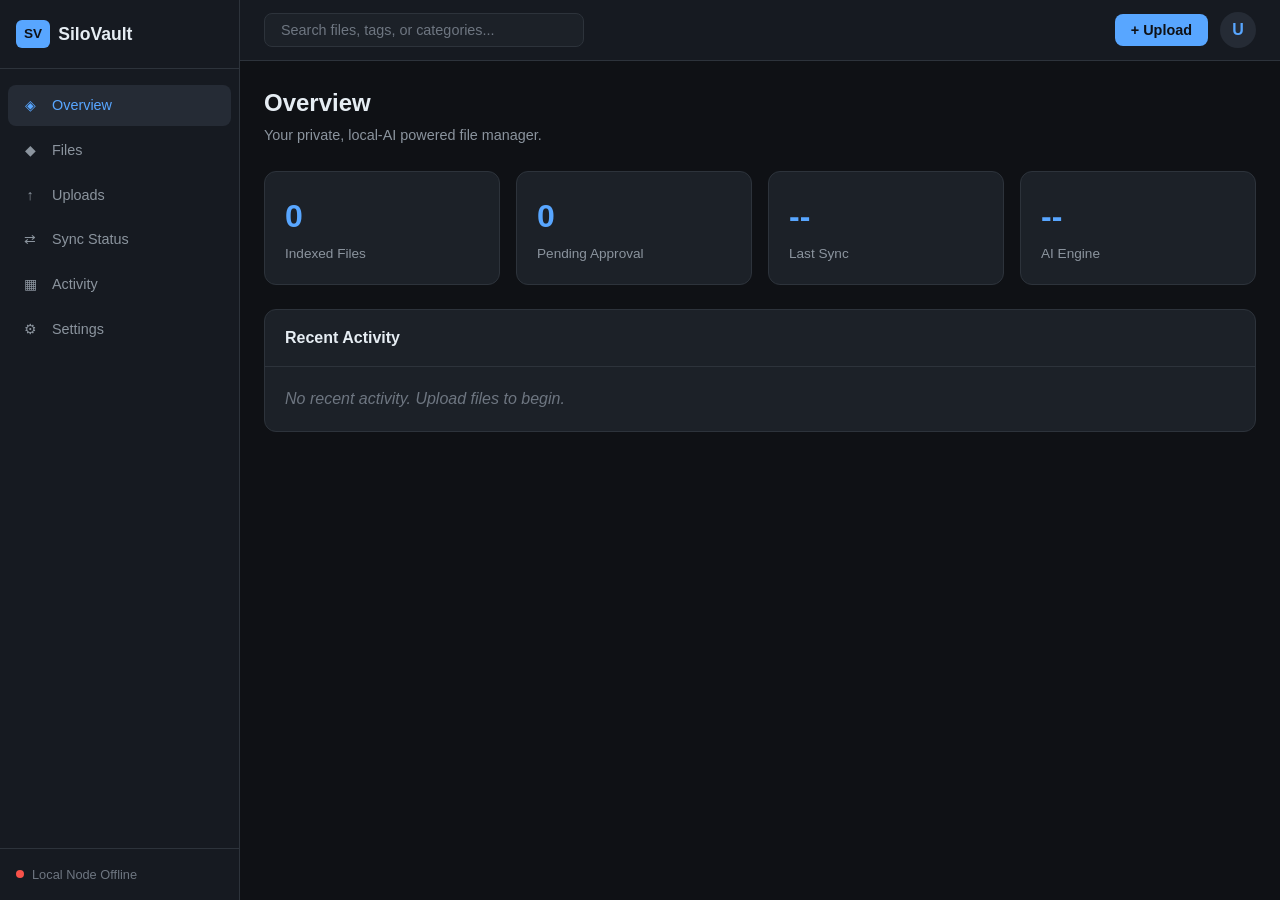
==== frontend/index.html @ 48350bb8 "Initial commit" ====
<!DOCTYPE html>
<html lang="en">
<head>
    <meta charset="UTF-8">
    <meta name="viewport" content="width=device-width, initial-scale=1.0">
    <title>SiloVault</title>
    <link rel="stylesheet" href="css/style.css">
    <link rel="manifest" href="manifest.json">
</head>
<body>
    <div class="app-layout">
        <!-- Sidebar Navigation -->
        <aside class="sidebar">
            <div class="sidebar-header">
                <div class="logo">
                    <span class="logo-mark">SV</span>
                    <span class="logo-text">SiloVault</span>
                </div>
            </div>
            <nav class="nav-menu">
                <a href="#dashboard" class="nav-item active" data-view="dashboard">
                    <span class="nav-icon">◈</span> Overview
                </a>
                <a href="#files" class="nav-item" data-view="files">
                    <span class="nav-icon">◆</span> Files
                </a>
                <a href="#uploads" class="nav-item" data-view="uploads">
                    <span class="nav-icon">↑</span> Uploads
                </a>
                <a href="#sync" class="nav-item" data-view="sync">
                    <span class="nav-icon">⇄</span> Sync Status
                </a>
                <a href="#activity" class="nav-item" data-view="activity">
                    <span class="nav-icon">▦</span> Activity
                </a>
                <a href="#settings" class="nav-item" data-view="settings">
                    <span class="nav-icon">⚙</span> Settings
                </a>
            </nav>
            <div class="sidebar-footer">
                <span class="status-dot offline"></span>
                <span class="status-text">Local Node Offline</span>
            </div>
        </aside>

        <!-- Main Content -->
        <main class="main-content">
            <header class="topbar">
                <div class="search-box">
                    <input type="text" placeholder="Search files, tags, or categories..." id="search-input">
                </div>
                <div class="topbar-actions">
                    <button class="btn-primary" id="upload-btn">+ Upload</button>
                    <div class="user-avatar" title="Local User">U</div>
                </div>
            </header>

            <section class="view-container" id="view-container">
                <!-- Dashboard Overview -->
                <div class="view active" id="view-dashboard">
                    <h1 class="view-title">Overview</h1>
                    <p class="view-subtitle">Your private, local-AI powered file manager.</p>

                    <div class="stat-grid">
                        <div class="stat-card">
                            <div class="stat-value" id="stat-files">0</div>
                            <div class="stat-label">Indexed Files</div>
                        </div>
                        <div class="stat-card">
                            <div class="stat-value" id="stat-pending">0</div>
                            <div class="stat-label">Pending Approval</div>
                        </div>
                        <div class="stat-card">
                            <div class="stat-value" id="stat-sync">--</div>
                            <div class="stat-label">Last Sync</div>
                        </div>
                        <div class="stat-card">
                            <div class="stat-value" id="stat-ai">--</div>
                            <div class="stat-label">AI Engine</div>
                        </div>
                    </div>

                    <div class="panel">
                        <div class="panel-header">
                            <h2>Recent Activity</h2>
                        </div>
                        <div class="panel-body" id="recent-activity">
                            <p class="placeholder-text">No recent activity. Upload files to begin.</p>
                        </div>
                    </div>
                </div>

                <!-- Files View -->
                <div class="view" id="view-files">
                    <h1 class="view-title">Files</h1>
                    <p class="view-subtitle">Browse and manage your indexed files.</p>
                    <div class="panel">
                        <div class="panel-body" id="file-list">
                            <p class="placeholder-text">File indexing is not yet initialized.</p>
                        </div>
                    </div>
                </div>

                <!-- Uploads View -->
                <div class="view" id="view-uploads">
                    <h1 class="view-title">Uploads</h1>
                    <p class="view-subtitle">Upload photos, videos, and documents.</p>
                    <div class="upload-zone" id="upload-zone">
                        <div class="upload-icon">↑</div>
                        <p>Drag and drop files here</p>
                        <p class="upload-hint">or click to select files from your device</p>
                        <input type="file" id="file-input" multiple hidden>
                    </div>
                    <div class="upload-queue" id="upload-queue">
                        <p class="placeholder-text">No active uploads.</p>
                    </div>
                </div>

                <!-- Sync View -->
                <div class="view" id="view-sync">
                    <h1 class="view-title">Synchronization</h1>
                    <p class="view-subtitle">Monitor cloud inbox sync and processing states.</p>
                    <div class="panel">
                        <div class="panel-body" id="sync-status">
                            <p class="placeholder-text">Sync service has not started.</p>
                        </div>
                    </div>
                </div>

                <!-- Activity View -->
                <div class="view" id="view-activity">
                    <h1 class="view-title">Activity History</h1>
                    <p class="view-subtitle">Review file operations and audit logs.</p>
                    <div class="panel">
                        <div class="panel-body" id="activity-log">
                            <p class="placeholder-text">No activity records yet.</p>
                        </div>
                    </div>
                </div>

                <!-- Settings View -->
                <div class="view" id="view-settings">
                    <h1 class="view-title">Settings</h1>
                    <p class="view-subtitle">Configure local backend and cloud integrations.</p>
                    <div class="panel">
                        <div class="panel-body">
                            <p class="placeholder-text">Settings panel is not yet implemented.</p>
                        </div>
                    </div>
                </div>
            </section>
        </main>
    </div>

    <script type="module" src="js/app.js"></script>
</body>
</html>
---- frontend/css/style.css ----
/* SiloVault — Dark-first dashboard styles */

:root {
    --bg-primary: #0f1115;
    --bg-secondary: #161a21;
    --bg-card: #1c2128;
    --bg-hover: #252b35;
    --border: #2d333b;
    --text-primary: #e6edf3;
    --text-secondary: #8b949e;
    --text-muted: #6e7681;
    --accent: #58a6ff;
    --accent-hover: #79b8ff;
    --success: #3fb950;
    --warning: #d29922;
    --danger: #f85149;
    --sidebar-width: 240px;
}

* {
    margin: 0;
    padding: 0;
    box-sizing: border-box;
}

body {
    font-family: -apple-system, BlinkMacSystemFont, "Segoe UI", Roboto, sans-serif;
    background-color: var(--bg-primary);
    color: var(--text-primary);
    line-height: 1.5;
}

/* Layout */
.app-layout {
    display: flex;
    min-height: 100vh;
}

/* Sidebar */
.sidebar {
    width: var(--sidebar-width);
    background-color: var(--bg-secondary);
    border-right: 1px solid var(--border);
    display: flex;
    flex-direction: column;
    position: fixed;
    top: 0;
    left: 0;
    bottom: 0;
    z-index: 100;
}

.sidebar-header {
    padding: 1.25rem 1rem;
    border-bottom: 1px solid var(--border);
}

.logo {
    display: flex;
    align-items: center;
    gap: 0.5rem;
}

.logo-mark {
    background: var(--accent);
    color: var(--bg-primary);
    font-weight: 700;
    font-size: 0.85rem;
    padding: 0.25rem 0.5rem;
    border-radius: 6px;
}

.logo-text {
    font-size: 1.1rem;
    font-weight: 600;
}

.nav-menu {
    flex: 1;
    padding: 1rem 0.5rem;
    display: flex;
    flex-direction: column;
    gap: 0.25rem;
}

.nav-item {
    display: flex;
    align-items: center;
    gap: 0.75rem;
    padding: 0.6rem 0.75rem;
    border-radius: 8px;
    color: var(--text-secondary);
    text-decoration: none;
    font-size: 0.9rem;
    transition: background 0.15s, color 0.15s;
}

.nav-item:hover {
    background-color: var(--bg-hover);
    color: var(--text-primary);
}

.nav-item.active {
    background-color: var(--bg-hover);
    color: var(--accent);
    font-weight: 500;
}

.nav-icon {
    width: 1.25rem;
    text-align: center;
}

.sidebar-footer {
    padding: 1rem;
    border-top: 1px solid var(--border);
    display: flex;
    align-items: center;
    gap: 0.5rem;
    font-size: 0.8rem;
    color: var(--text-muted);
}

.status-dot {
    width: 8px;
    height: 8px;
    border-radius: 50%;
}

.status-dot.offline {
    background-color: var(--danger);
}

.status-dot.online {
    background-color: var(--success);
}

/* Main content */
.main-content {
    flex: 1;
    margin-left: var(--sidebar-width);
    display: flex;
    flex-direction: column;
}

/* Topbar */
.topbar {
    display: flex;
    align-items: center;
    justify-content: space-between;
    padding: 0.75rem 1.5rem;
    border-bottom: 1px solid var(--border);
    background-color: var(--bg-secondary);
    position: sticky;
    top: 0;
    z-index: 50;
}

.search-box input {
    background-color: var(--bg-card);
    border: 1px solid var(--border);
    border-radius: 8px;
    padding: 0.5rem 1rem;
    color: var(--text-primary);
    width: 320px;
    font-size: 0.9rem;
}

.search-box input::placeholder {
    color: var(--text-muted);
}

.search-box input:focus {
    outline: none;
    border-color: var(--accent);
}

.topbar-actions {
    display: flex;
    align-items: center;
    gap: 0.75rem;
}

.btn-primary {
    background-color: var(--accent);
    color: var(--bg-primary);
    border: none;
    border-radius: 8px;
    padding: 0.5rem 1rem;
    font-size: 0.9rem;
    font-weight: 600;
    cursor: pointer;
    transition: background 0.15s;
}

.btn-primary:hover {
    background-color: var(--accent-hover);
}

.user-avatar {
    width: 36px;
    height: 36px;
    border-radius: 50%;
    background-color: var(--bg-hover);
    display: flex;
    align-items: center;
    justify-content: center;
    font-weight: 600;
    color: var(--accent);
}

/* View container */
.view-container {
    flex: 1;
    padding: 1.5rem;
    overflow-y: auto;
}

.view {
    display: none;
}

.view.active {
    display: block;
}

.view-title {
    font-size: 1.5rem;
    font-weight: 700;
    margin-bottom: 0.25rem;
}

.view-subtitle {
    color: var(--text-secondary);
    margin-bottom: 1.5rem;
    font-size: 0.9rem;
}

/* Stat cards */
.stat-grid {
    display: grid;
    grid-template-columns: repeat(auto-fit, minmax(200px, 1fr));
    gap: 1rem;
    margin-bottom: 1.5rem;
}

.stat-card {
    background-color: var(--bg-card);
    border: 1px solid var(--border);
    border-radius: 12px;
    padding: 1.25rem;
}

.stat-value {
    font-size: 2rem;
    font-weight: 700;
    color: var(--accent);
    margin-bottom: 0.25rem;
}

.stat-label {
    font-size: 0.85rem;
    color: var(--text-secondary);
}

/* Panels */
.panel {
    background-color: var(--bg-card);
    border: 1px solid var(--border);
    border-radius: 12px;
    margin-bottom: 1rem;
}

.panel-header {
    padding: 1rem 1.25rem;
    border-bottom: 1px solid var(--border);
}

.panel-header h2 {
    font-size: 1rem;
    font-weight: 600;
}

.panel-body {
    padding: 1.25rem;
}

.placeholder-text {
    color: var(--text-muted);
    font-style: italic;
}

/* Upload zone */
.upload-zone {
    border: 2px dashed var(--border);
    border-radius: 12px;
    padding: 3rem 1rem;
    text-align: center;
    cursor: pointer;
    transition: border-color 0.2s, background 0.2s;
    margin-bottom: 1rem;
}

.upload-zone:hover {
    border-color: var(--accent);
    background-color: var(--bg-card);
}

.upload-icon {
    font-size: 2.5rem;
    color: var(--accent);
    margin-bottom: 0.5rem;
}

.upload-hint {
    font-size: 0.85rem;
    color: var(--text-muted);
    margin-top: 0.5rem;
}

.upload-queue {
    background-color: var(--bg-card);
    border: 1px solid var(--border);
    border-radius: 12px;
    padding: 1.25rem;
}

/* File rows */
.file-row {
    display: flex;
    justify-content: space-between;
    align-items: center;
    padding: 0.75rem 0.5rem;
    border-bottom: 1px solid var(--border);
}

.file-row:last-child {
    border-bottom: none;
}

.file-row .file-name {
    font-weight: 500;
}

.file-row .file-meta {
    color: var(--text-secondary);
    font-size: 0.85rem;
}

/* Upload queue entries */
.queue-entry {
    display: flex;
    align-items: center;
    gap: 0.75rem;
    padding: 0.6rem 0.25rem;
    border-bottom: 1px solid var(--border);
}

.queue-entry:last-child {
    border-bottom: none;
}

.queue-entry .file-name {
    flex: 1;
}

.file-size {
    color: var(--text-secondary);
    font-size: 0.8rem;
}

.queue-status {
    font-size: 0.75rem;
    padding: 0.15rem 0.5rem;
    border-radius: 999px;
}

.queue-status.pending {
    color: var(--warning);
    background: rgba(210, 153, 34, 0.15);
}

/* Responsive */
@media (max-width: 768px) {
    .sidebar {
        width: 100%;
        height: auto;
        position: relative;
        flex-direction: row;
        align-items: center;
        overflow-x: auto;
    }

    .sidebar-header {
        border-bottom: none;
        border-right: 1px solid var(--border);
        padding: 0.75rem;
    }

    .nav-menu {
        flex-direction: row;
        padding: 0.5rem;
    }

    .nav-item {
        white-space: nowrap;
    }

    .sidebar-footer {
        display: none;
    }

    .main-content {
        margin-left: 0;
    }

    .topbar {
        flex-wrap: wrap;
        gap: 0.5rem;
    }

    .search-box input {
        width: 100%;
    }
}
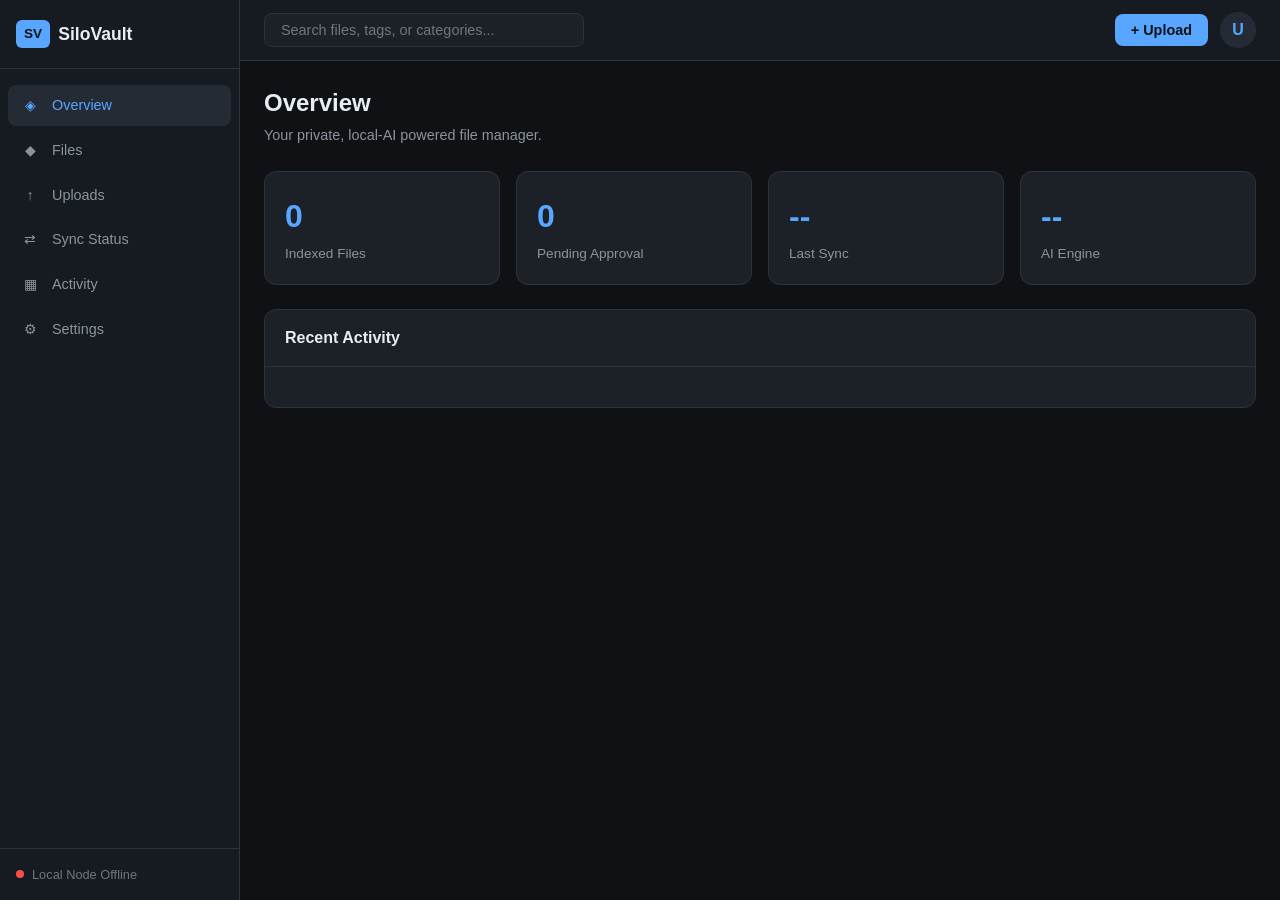
==== commit cd98fa7d: "SiloVault — Phase 1 Update: Activity History & Dashboard Improvements Extended the local storage fou" ====
--- a/frontend/index.html
+++ b/frontend/index.html
@@ -4,6 +4,7 @@
     <meta charset="UTF-8">
     <meta name="viewport" content="width=device-width, initial-scale=1.0">
     <title>SiloVault</title>
+    <meta name="sv-cache-version" content="2">
     <link rel="stylesheet" href="css/style.css">
     <link rel="manifest" href="manifest.json">
 </head>
--- a/frontend/css/style.css
+++ b/frontend/css/style.css
@@ -345,6 +345,116 @@
 .file-row .file-meta {
     color: var(--text-secondary);
     font-size: 0.85rem;
+    display: flex;
+    align-items: center;
+    gap: 0.5rem;
+}
+
+.file-info {
+    display: flex;
+    flex-direction: column;
+    gap: 0.2rem;
+    min-width: 0;
+}
+
+.file-subinfo {
+    color: var(--text-muted);
+    font-size: 0.78rem;
+    white-space: nowrap;
+    overflow: hidden;
+    text-overflow: ellipsis;
+}
+
+/* Sync-state badges */
+.sync-badge {
+    display: inline-block;
+    font-size: 0.72rem;
+    font-weight: 600;
+    letter-spacing: 0.03em;
+    text-transform: uppercase;
+    padding: 0.2rem 0.55rem;
+    border-radius: 999px;
+    white-space: nowrap;
+    flex-shrink: 0;
+    margin-left: 0.75rem;
+}
+
+.sync-completed {
+    color: var(--success);
+    background: rgba(63, 185, 80, 0.12);
+    border: 1px solid rgba(63, 185, 80, 0.3);
+}
+
+.sync-failed {
+    color: var(--danger);
+    background: rgba(248, 81, 73, 0.12);
+    border: 1px solid rgba(248, 81, 73, 0.3);
+}
+
+.sync-pending {
+    color: var(--warning);
+    background: rgba(210, 153, 34, 0.12);
+    border: 1px solid rgba(210, 153, 34, 0.3);
+}
+
+/* Download action button */
+.btn-download {
+    display: inline-flex;
+    align-items: center;
+    gap: 0.3rem;
+    font-size: 0.75rem;
+    font-weight: 600;
+    padding: 0.2rem 0.6rem;
+    border-radius: 6px;
+    border: 1px solid var(--accent);
+    background: transparent;
+    color: var(--accent);
+    cursor: pointer;
+    transition: background 0.15s, color 0.15s;
+    white-space: nowrap;
+}
+
+.btn-download:hover {
+    background: var(--accent);
+    color: var(--bg-primary);
+}
+
+.btn-download:disabled {
+    opacity: 0.6;
+    cursor: not-allowed;
+}
+
+.btn-download-error {
+    border-color: var(--danger);
+    color: var(--danger);
+}
+
+/* Delete action button */
+.btn-delete {
+    display: inline-flex;
+    align-items: center;
+    gap: 0.3rem;
+    font-size: 0.75rem;
+    font-weight: 600;
+    padding: 0.2rem 0.6rem;
+    border-radius: 6px;
+    border: 1px solid var(--danger);
+    background: transparent;
+    color: var(--danger);
+    cursor: pointer;
+    transition: background 0.15s, color 0.15s;
+    white-space: nowrap;
+    margin-left: 0.4rem;
+}
+
+.btn-delete:hover {
+    background: var(--danger);
+    color: var(--bg-primary);
+}
+
+.btn-delete:disabled {
+    opacity: 0.6;
+    cursor: not-allowed;
 }
 
 /* Upload queue entries */
@@ -378,6 +488,128 @@
 .queue-status.pending {
     color: var(--warning);
     background: rgba(210, 153, 34, 0.15);
+}
+
+.queue-status.uploading {
+    color: var(--accent);
+    background: rgba(88, 166, 255, 0.12);
+    animation: pulse 1.2s ease-in-out infinite;
+}
+
+.queue-status.success {
+    color: var(--success);
+    background: rgba(63, 185, 80, 0.12);
+}
+
+.queue-status.failed {
+    color: var(--danger);
+    background: rgba(248, 81, 73, 0.12);
+}
+
+@keyframes pulse {
+    0%, 100% { opacity: 1; }
+    50% { opacity: 0.5; }
+}
+
+/* Activity History View */
+.activity-list {
+    display: flex;
+    flex-direction: column;
+    gap: 0.5rem;
+}
+
+.activity-item {
+    display: flex;
+    align-items: flex-start;
+    gap: 0.75rem;
+    padding: 0.75rem 1rem;
+    background-color: var(--bg-card);
+    border: 1px solid var(--border);
+    border-radius: 8px;
+}
+
+.activity-icon {
+    width: 32px;
+    height: 32px;
+    border-radius: 50%;
+    display: flex;
+    align-items: center;
+    justify-content: center;
+    font-size: 1rem;
+    font-weight: bold;
+    flex-shrink: 0;
+    margin-top: 0.125rem;
+}
+
+.action-UPLOAD {
+    background: rgba(63, 185, 80, 0.15);
+    color: var(--success);
+    border: 1px solid rgba(63, 185, 80, 0.3);
+}
+
+.action-DOWNLOAD {
+    background: rgba(88, 166, 255, 0.15);
+    color: var(--accent);
+    border: 1px solid rgba(88, 166, 255, 0.3);
+}
+
+.action-DELETE {
+    background: rgba(248, 81, 73, 0.15);
+    color: var(--danger);
+    border: 1px solid rgba(248, 81, 73, 0.3);
+}
+
+.activity-info {
+    flex: 1;
+    min-width: 0;
+}
+
+.activity-main {
+    font-weight: 500;
+    font-size: 0.95rem;
+    color: var(--text-primary);
+}
+
+.activity-sub {
+    font-size: 0.8rem;
+    color: var(--text-secondary);
+    margin-top: 0.25rem;
+}
+
+.activity-time {
+    font-size: 0.78rem;
+    color: var(--text-muted);
+    white-space: nowrap;
+    text-align: right;
+    flex-shrink: 0;
+}
+
+.btn-load-more {
+    display: inline-flex;
+    align-items: center;
+    justify-content: center;
+    gap: 0.3rem;
+    font-size: 0.85rem;
+    font-weight: 500;
+    padding: 0.5rem 1rem;
+    border-radius: 6px;
+    border: 1px solid var(--border);
+    background: var(--bg-card);
+    color: var(--text-secondary);
+    cursor: pointer;
+    transition: background 0.15s, color 0.15s;
+    margin-top: 0.5rem;
+}
+
+.btn-load-more:hover:not(:disabled) {
+    background: var(--bg-hover);
+    color: var(--text-primary);
+    border-color: var(--accent);
+}
+
+.btn-load-more:disabled {
+    opacity: 0.6;
+    cursor: not-allowed;
 }
 
 /* Responsive */
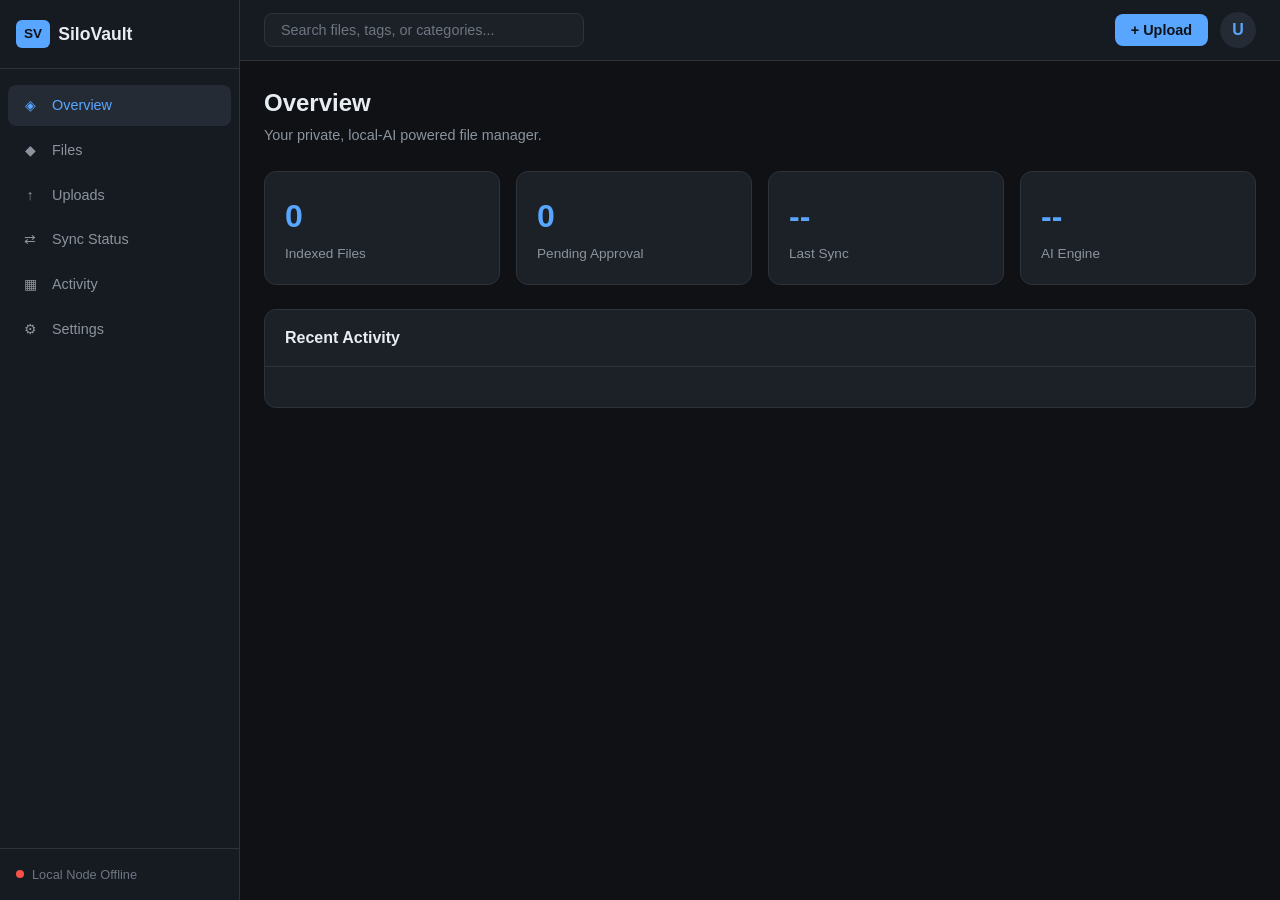
==== commit 9d934108: "SiloVault — Storage Reliability & Google Drive Integration Improvements This update strengthens Silo" ====
--- a/frontend/index.html
+++ b/frontend/index.html
@@ -106,6 +106,13 @@
                 <div class="view" id="view-uploads">
                     <h1 class="view-title">Uploads</h1>
                     <p class="view-subtitle">Upload photos, videos, and documents.</p>
+                    <div class="upload-provider-bar">
+                        <label for="upload-provider-select" class="upload-provider-label">Target:</label>
+                        <select id="upload-provider-select" class="upload-provider-select">
+                            <option value="LOCAL">Local Disk</option>
+                            <option value="GOOGLE_DRIVE">Google Drive</option>
+                        </select>
+                    </div>
                     <div class="upload-zone" id="upload-zone">
                         <div class="upload-icon">↑</div>
                         <p>Drag and drop files here</p>
--- a/frontend/css/style.css
+++ b/frontend/css/style.css
@@ -290,6 +290,36 @@
     font-style: italic;
 }
 
+/* Upload provider selector */
+.upload-provider-bar {
+    display: flex;
+    align-items: center;
+    gap: 0.75rem;
+    margin-bottom: 1rem;
+}
+
+.upload-provider-label {
+    font-size: 0.9rem;
+    color: var(--text-secondary);
+    font-weight: 500;
+}
+
+.upload-provider-select {
+    background-color: var(--bg-card);
+    border: 1px solid var(--border);
+    border-radius: 8px;
+    padding: 0.4rem 0.75rem;
+    color: var(--text-primary);
+    font-size: 0.9rem;
+    cursor: pointer;
+    transition: border-color 0.15s;
+}
+
+.upload-provider-select:focus {
+    outline: none;
+    border-color: var(--accent);
+}
+
 /* Upload zone */
 .upload-zone {
     border: 2px dashed var(--border);
